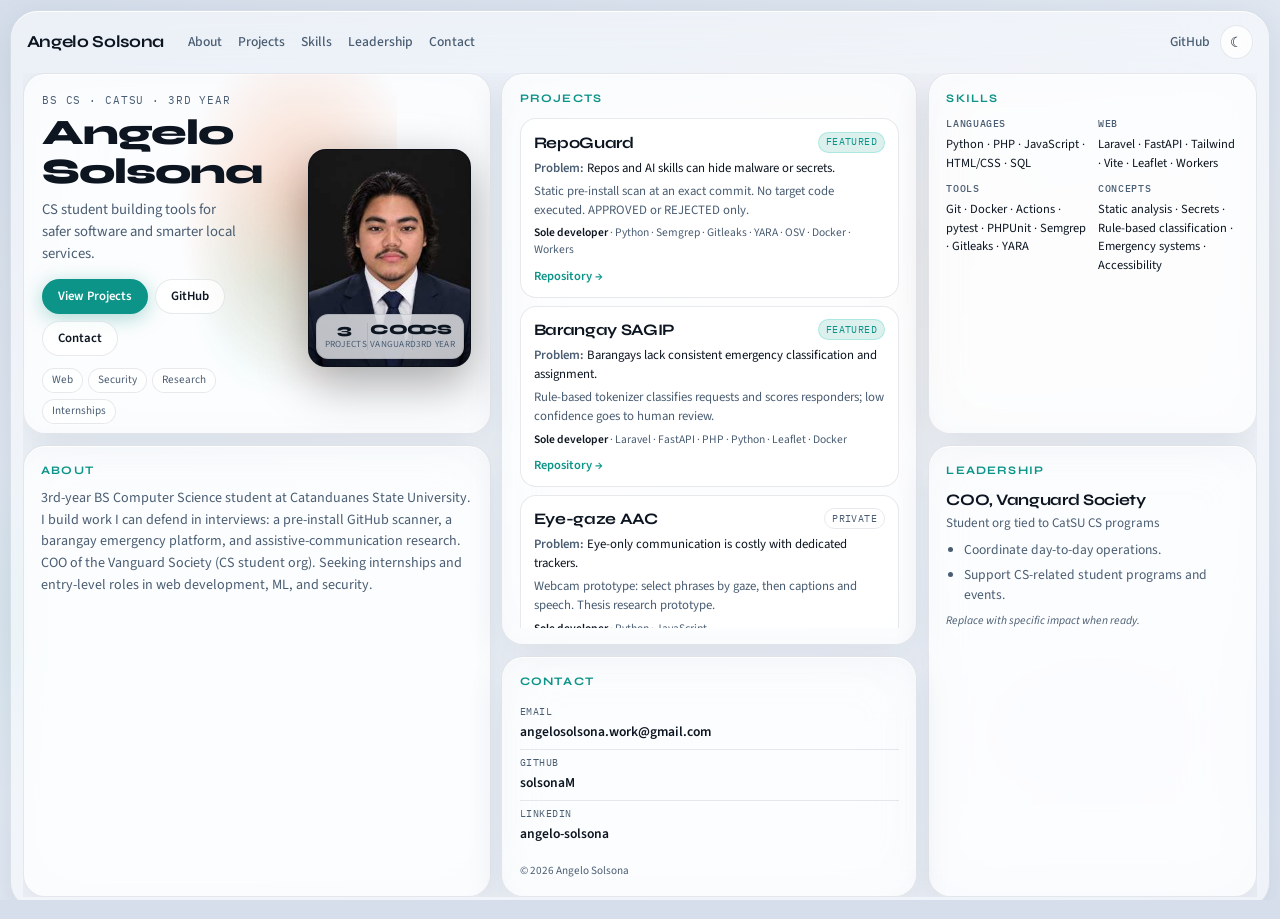
==== index.html @ 319cc3e4 "Remove AS logo; add stat dividers for cleaner alignment" ====
<!DOCTYPE html>
<html lang="en" data-theme="dark">
<head>
  <meta charset="UTF-8" />
  <meta name="viewport" content="width=device-width, initial-scale=1" />
  <meta name="description" content="Angelo Solsona — CS student building tools for safer software and smarter local services." />
  <meta name="author" content="Angelo Solsona" />
  <meta name="theme-color" content="#0a0c12" />
  <title>Angelo Solsona — Portfolio</title>
  <link rel="preconnect" href="https://fonts.googleapis.com" />
  <link rel="preconnect" href="https://fonts.gstatic.com" crossorigin />
  <link href="https://fonts.googleapis.com/css2?family=IBM+Plex+Mono:wght@400;500&family=Source+Sans+3:wght@400;500;600;700&family=Syne:wght@600;700;800&display=swap" rel="stylesheet" />
  <link rel="stylesheet" href="css/styles.css" />
</head>
<body>
  <a class="skip-link" href="#main">Skip to content</a>

  <div class="shell">
    <header class="topbar">
      <a class="brand" href="#" aria-label="Angelo Solsona home">
        <span class="brand-text">Angelo Solsona</span>
      </a>
      <nav class="nav" aria-label="Primary">
        <a href="#about">About</a>
        <a href="#projects">Projects</a>
        <a href="#skills">Skills</a>
        <a href="#leadership">Leadership</a>
        <a href="#contact">Contact</a>
      </nav>
      <div class="top-actions">
        <a class="ghost" href="https://github.com/solsonaM" target="_blank" rel="noopener noreferrer">GitHub</a>
        <button class="theme-btn" type="button" id="theme-toggle" aria-label="Switch to light theme">
          <span class="theme-icon" aria-hidden="true"></span>
        </button>
      </div>
    </header>

    <main id="main" class="layout">
      <section class="card hero" id="top" aria-labelledby="hero-title">
        <div class="hero-glow" aria-hidden="true"></div>
        <div class="hero-copy">
          <p class="eyebrow">BS CS · CatSU · 3rd year</p>
          <h1 id="hero-title">Angelo Solsona</h1>
          <p class="tagline">CS student building tools for safer software and smarter local services.</p>
          <div class="hero-cta">
            <a class="btn btn-primary" href="#projects">View Projects</a>
            <a class="btn btn-ghost" href="https://github.com/solsonaM" target="_blank" rel="noopener noreferrer">GitHub</a>
            <a class="btn btn-ghost" href="#contact">Contact</a>
          </div>
          <ul class="pills" aria-label="Focus areas">
            <li>Web</li>
            <li>Security</li>
            <li>Research</li>
            <li>Internships</li>
          </ul>
        </div>
        <div class="hero-photo-wrap">
          <img class="hero-photo" id="hero-img" src="" width="360" height="480" alt="Professional portrait of Angelo Solsona" />
          <div class="hero-stats" aria-label="Highlights">
            <div class="stat">
              <span class="stat-val">3</span>
              <span class="stat-lbl">Projects</span>
            </div>
            <div class="stat-div" aria-hidden="true"></div>
            <div class="stat">
              <span class="stat-val">COO</span>
              <span class="stat-lbl">Vanguard</span>
            </div>
            <div class="stat-div" aria-hidden="true"></div>
            <div class="stat">
              <span class="stat-val">CS</span>
              <span class="stat-lbl">3rd year</span>
            </div>
          </div>
        </div>
      </section>

      <section class="card about" id="about" aria-labelledby="about-title">
        <h2 id="about-title">About</h2>
        <p>
          3rd-year BS Computer Science student at Catanduanes State University.
          I build work I can defend in interviews: a pre-install GitHub scanner,
          a barangay emergency platform, and assistive-communication research.
          COO of the Vanguard Society (CS student org). Seeking internships and
          entry-level roles in web development, ML, and security.
        </p>
      </section>

      <section class="card projects" id="projects" aria-labelledby="projects-title">
        <div class="section-head">
          <h2 id="projects-title">Projects</h2>
        </div>
        <div class="project-list">
          <article class="project glass-inner">
            <div class="project-head">
              <h3>RepoGuard</h3>
              <span class="badge">Featured</span>
            </div>
            <p class="problem"><strong>Problem:</strong> Repos and AI skills can hide malware or secrets.</p>
            <p>Static pre-install scan at an exact commit. No target code executed. APPROVED or REJECTED only.</p>
            <p class="meta"><span>Sole developer</span> · Python · Semgrep · Gitleaks · YARA · OSV · Docker · Workers</p>
            <a href="https://github.com/solsonaM/RepoGuard" target="_blank" rel="noopener noreferrer">Repository →</a>
          </article>
          <article class="project glass-inner">
            <div class="project-head">
              <h3>Barangay SAGIP</h3>
              <span class="badge">Featured</span>
            </div>
            <p class="problem"><strong>Problem:</strong> Barangays lack consistent emergency classification and assignment.</p>
            <p>Rule-based tokenizer classifies requests and scores responders; low confidence goes to human review.</p>
            <p class="meta"><span>Sole developer</span> · Laravel · FastAPI · PHP · Python · Leaflet · Docker</p>
            <a href="https://github.com/solsonaM/Barangay-SAGIP" target="_blank" rel="noopener noreferrer">Repository →</a>
          </article>
          <article class="project glass-inner">
            <div class="project-head">
              <h3>Eye-gaze AAC</h3>
              <span class="badge muted">Private</span>
            </div>
            <p class="problem"><strong>Problem:</strong> Eye-only communication is costly with dedicated trackers.</p>
            <p>Webcam prototype: select phrases by gaze, then captions and speech. Thesis research prototype.</p>
            <p class="meta"><span>Sole developer</span> · Python · JavaScript</p>
            <span class="muted">No public repository</span>
          </article>
        </div>
      </section>

      <section class="card skills" id="skills" aria-labelledby="skills-title">
        <h2 id="skills-title">Skills</h2>
        <div class="skill-grid">
          <div>
            <h3>Languages</h3>
            <p>Python · PHP · JavaScript · HTML/CSS · SQL</p>
          </div>
          <div>
            <h3>Web</h3>
            <p>Laravel · FastAPI · Tailwind · Vite · Leaflet · Workers</p>
          </div>
          <div>
            <h3>Tools</h3>
            <p>Git · Docker · Actions · pytest · PHPUnit · Semgrep · Gitleaks · YARA</p>
          </div>
          <div>
            <h3>Concepts</h3>
            <p>Static analysis · Secrets · Rule-based classification · Emergency systems · Accessibility</p>
          </div>
        </div>
      </section>

      <section class="card leadership" id="leadership" aria-labelledby="leadership-title">
        <h2 id="leadership-title">Leadership</h2>
        <h3>COO, Vanguard Society</h3>
        <p class="muted">Student org tied to CatSU CS programs</p>
        <ul>
          <li>Coordinate day-to-day operations.</li>
          <li>Support CS-related student programs and events.</li>
        </ul>
        <p class="note">Replace with specific impact when ready.</p>
      </section>

      <section class="card contact" id="contact" aria-labelledby="contact-title">
        <h2 id="contact-title">Contact</h2>
        <ul class="contact-list">
          <li>
            <span>Email</span>
            <a href="mailto:angelosolsona.work@gmail.com">angelosolsona.work@gmail.com</a>
          </li>
          <li>
            <span>GitHub</span>
            <a href="https://github.com/solsonaM" target="_blank" rel="noopener noreferrer">solsonaM</a>
          </li>
          <li>
            <span>LinkedIn</span>
            <a href="https://www.linkedin.com/in/angelo-solsona-b0875843b" target="_blank" rel="noopener noreferrer">angelo-solsona</a>
          </li>
        </ul>
        <p class="footer-line">© <span id="year"></span> Angelo Solsona</p>
      </section>
    </main>
  </div>

  <script src="js/main.js" defer></script>
</body>
</html>
---- css/styles.css ----
/* dashboard glass v3 photo hero */
@import url("glass-p0.css");
@import url("glass-p1.css");
@import url("glass-p2.css");
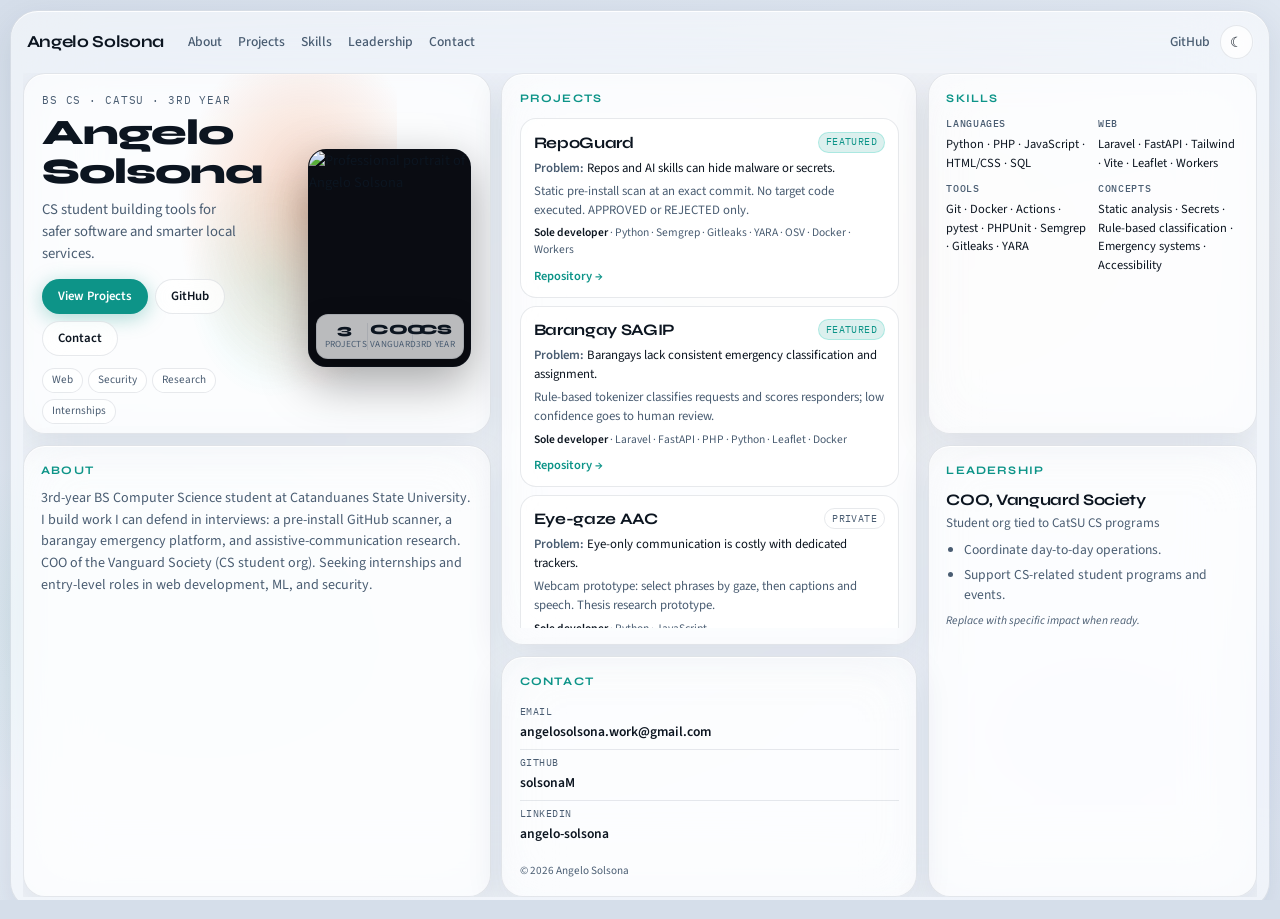
==== commit 19b1cd24: "Use high-quality assets/angelo.jpg instead of base64 chunks" ====
--- a/index.html
+++ b/index.html
@@ -55,7 +55,7 @@
           </ul>
         </div>
         <div class="hero-photo-wrap">
-          <img class="hero-photo" id="hero-img" src="" width="360" height="480" alt="Professional portrait of Angelo Solsona" />
+          <img class="hero-photo" id="hero-img" src="assets/angelo.jpg" width="675" height="900" alt="Professional portrait of Angelo Solsona" />
           <div class="hero-stats" aria-label="Highlights">
             <div class="stat">
               <span class="stat-val">3</span>
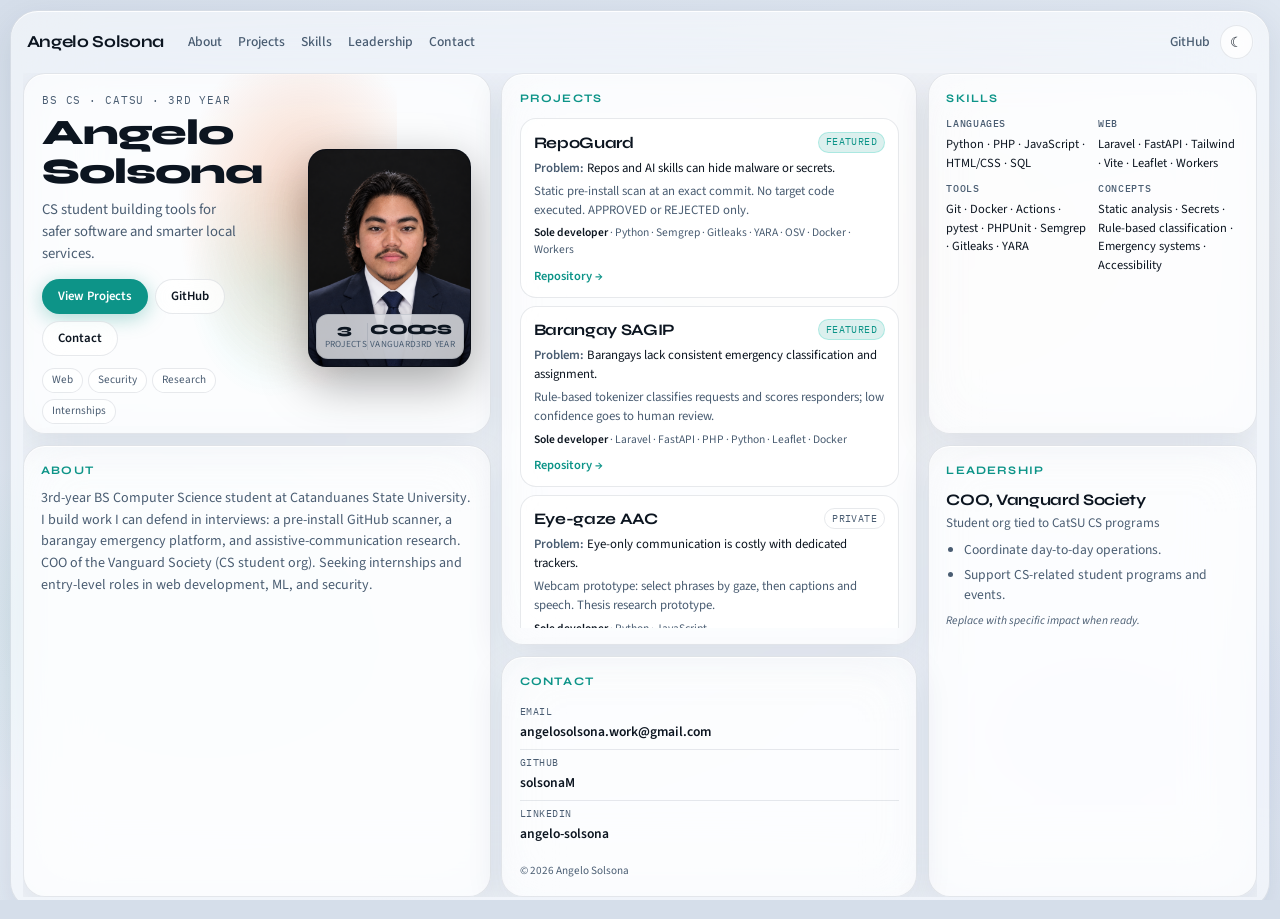
==== commit 12f77871: "Point hero photo to assets/angelo.png" ====
--- a/index.html
+++ b/index.html
@@ -55,7 +55,7 @@
           </ul>
         </div>
         <div class="hero-photo-wrap">
-          <img class="hero-photo" id="hero-img" src="assets/angelo.jpg" width="675" height="900" alt="Professional portrait of Angelo Solsona" />
+          <img class="hero-photo" id="hero-img" src="assets/angelo.png" width="675" height="900" alt="Professional portrait of Angelo Solsona" />
           <div class="hero-stats" aria-label="Highlights">
             <div class="stat">
               <span class="stat-val">3</span>
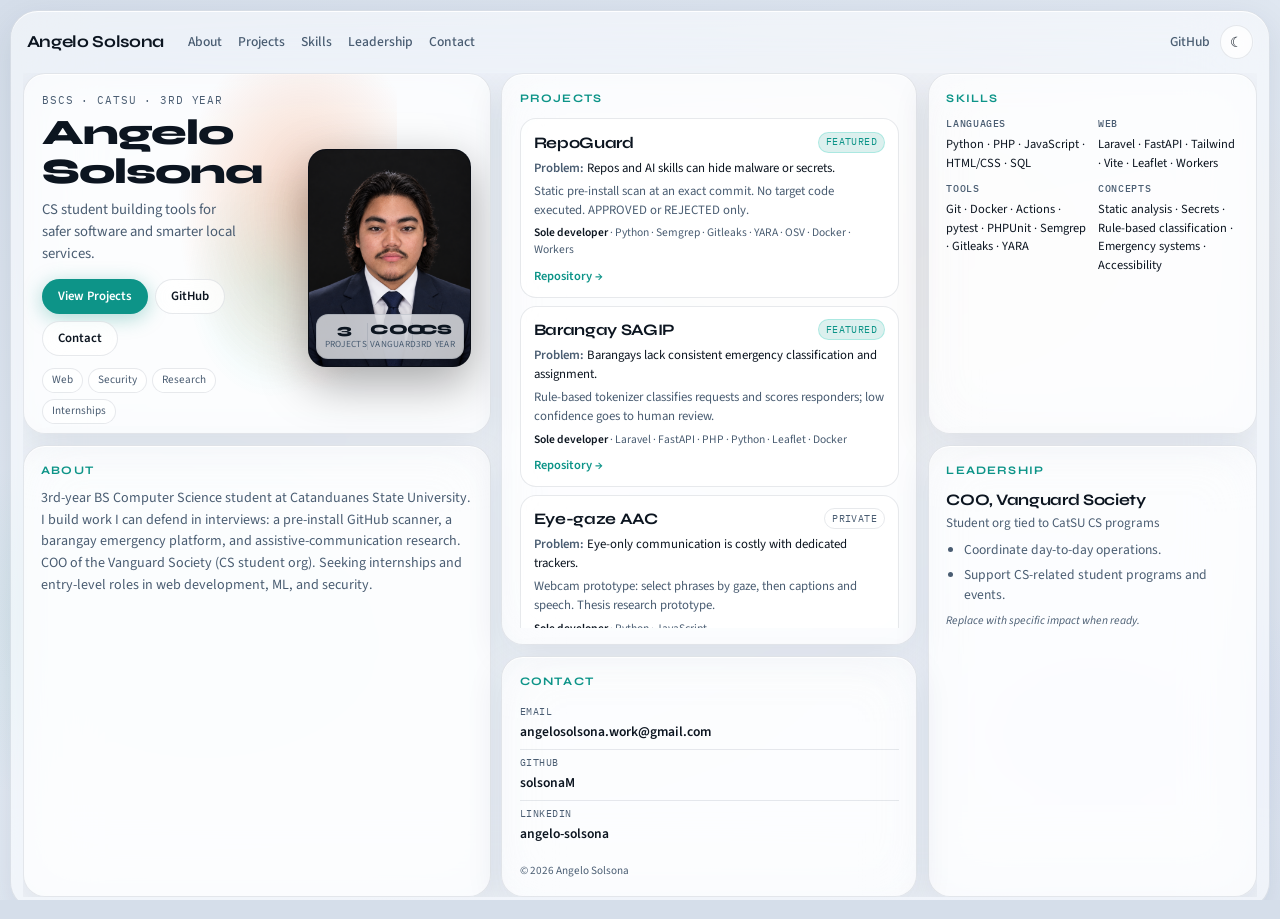
==== commit 8fb670a2: "BSCS label, title Angelo Solsona only, stronger responsive layout" ====
--- a/index.html
+++ b/index.html
@@ -6,7 +6,7 @@
   <meta name="description" content="Angelo Solsona — CS student building tools for safer software and smarter local services." />
   <meta name="author" content="Angelo Solsona" />
   <meta name="theme-color" content="#0a0c12" />
-  <title>Angelo Solsona — Portfolio</title>
+  <title>Angelo Solsona</title>
   <link rel="preconnect" href="https://fonts.googleapis.com" />
   <link rel="preconnect" href="https://fonts.gstatic.com" crossorigin />
   <link href="https://fonts.googleapis.com/css2?family=IBM+Plex+Mono:wght@400;500&family=Source+Sans+3:wght@400;500;600;700&family=Syne:wght@600;700;800&display=swap" rel="stylesheet" />
@@ -39,7 +39,7 @@
       <section class="card hero" id="top" aria-labelledby="hero-title">
         <div class="hero-glow" aria-hidden="true"></div>
         <div class="hero-copy">
-          <p class="eyebrow">BS CS · CatSU · 3rd year</p>
+          <p class="eyebrow">BSCS · CatSU · 3rd year</p>
           <h1 id="hero-title">Angelo Solsona</h1>
           <p class="tagline">CS student building tools for safer software and smarter local services.</p>
           <div class="hero-cta">
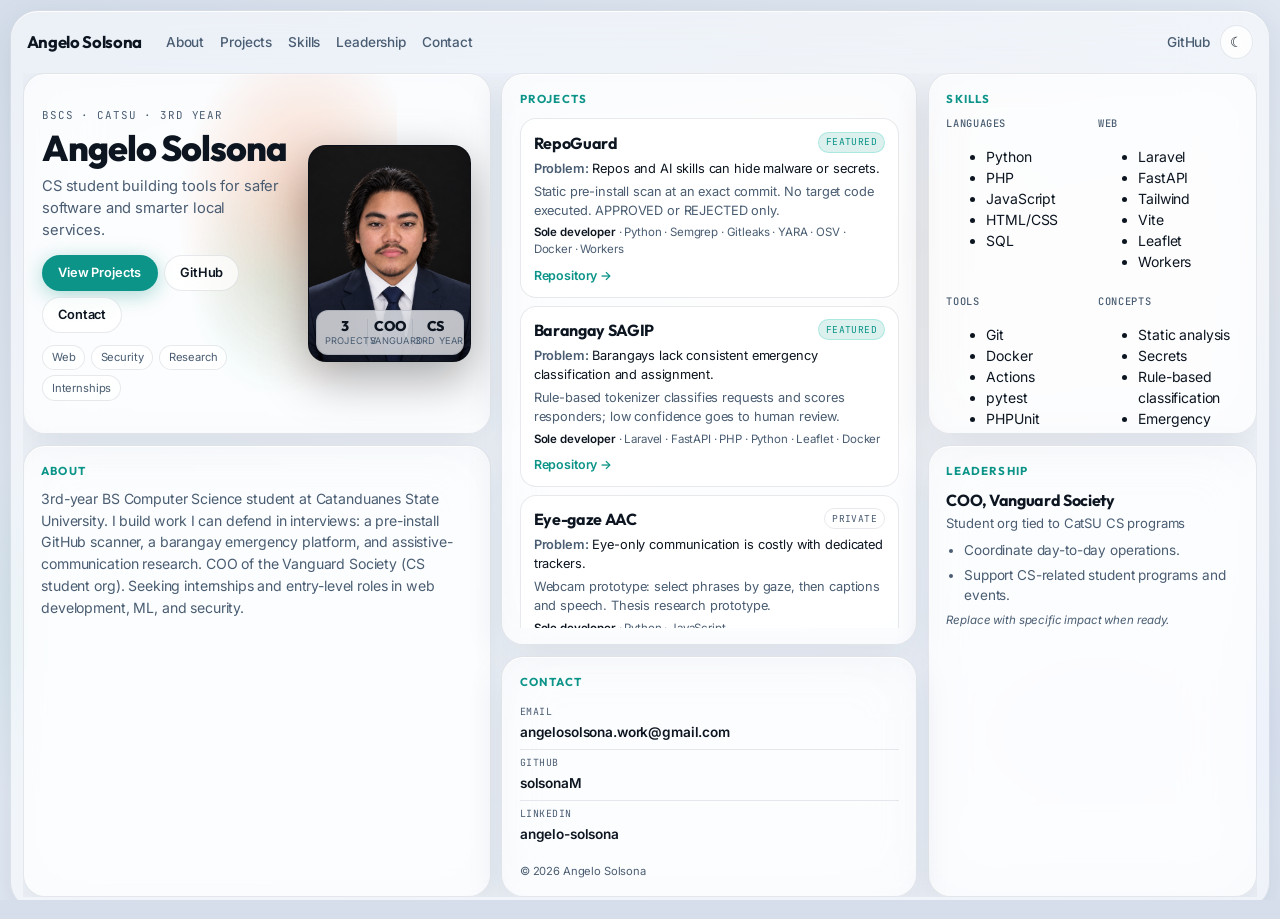
==== commit c6fffbfe: "Inter/Outfit fonts + denser Skills tag chips layout" ====
--- a/index.html
+++ b/index.html
@@ -9,7 +9,7 @@
   <title>Angelo Solsona</title>
   <link rel="preconnect" href="https://fonts.googleapis.com" />
   <link rel="preconnect" href="https://fonts.gstatic.com" crossorigin />
-  <link href="https://fonts.googleapis.com/css2?family=IBM+Plex+Mono:wght@400;500&family=Source+Sans+3:wght@400;500;600;700&family=Syne:wght@600;700;800&display=swap" rel="stylesheet" />
+  <link href="https://fonts.googleapis.com/css2?family=Inter:wght@400;500;600;700&family=JetBrains+Mono:wght@400;500&family=Outfit:wght@600;700;800&display=swap" rel="stylesheet" />
   <link rel="stylesheet" href="css/styles.css" />
 </head>
 <body>
@@ -127,21 +127,29 @@
       <section class="card skills" id="skills" aria-labelledby="skills-title">
         <h2 id="skills-title">Skills</h2>
         <div class="skill-grid">
-          <div>
+          <div class="skill-group">
             <h3>Languages</h3>
-            <p>Python · PHP · JavaScript · HTML/CSS · SQL</p>
+            <ul class="skill-tags">
+              <li>Python</li><li>PHP</li><li>JavaScript</li><li>HTML/CSS</li><li>SQL</li>
+            </ul>
           </div>
-          <div>
+          <div class="skill-group">
             <h3>Web</h3>
-            <p>Laravel · FastAPI · Tailwind · Vite · Leaflet · Workers</p>
+            <ul class="skill-tags">
+              <li>Laravel</li><li>FastAPI</li><li>Tailwind</li><li>Vite</li><li>Leaflet</li><li>Workers</li>
+            </ul>
           </div>
-          <div>
+          <div class="skill-group">
             <h3>Tools</h3>
-            <p>Git · Docker · Actions · pytest · PHPUnit · Semgrep · Gitleaks · YARA</p>
+            <ul class="skill-tags">
+              <li>Git</li><li>Docker</li><li>Actions</li><li>pytest</li><li>PHPUnit</li><li>Semgrep</li><li>Gitleaks</li><li>YARA</li>
+            </ul>
           </div>
-          <div>
+          <div class="skill-group">
             <h3>Concepts</h3>
-            <p>Static analysis · Secrets · Rule-based classification · Emergency systems · Accessibility</p>
+            <ul class="skill-tags">
+              <li>Static analysis</li><li>Secrets</li><li>Rule-based classification</li><li>Emergency systems</li><li>Accessibility</li>
+            </ul>
           </div>
         </div>
       </section>
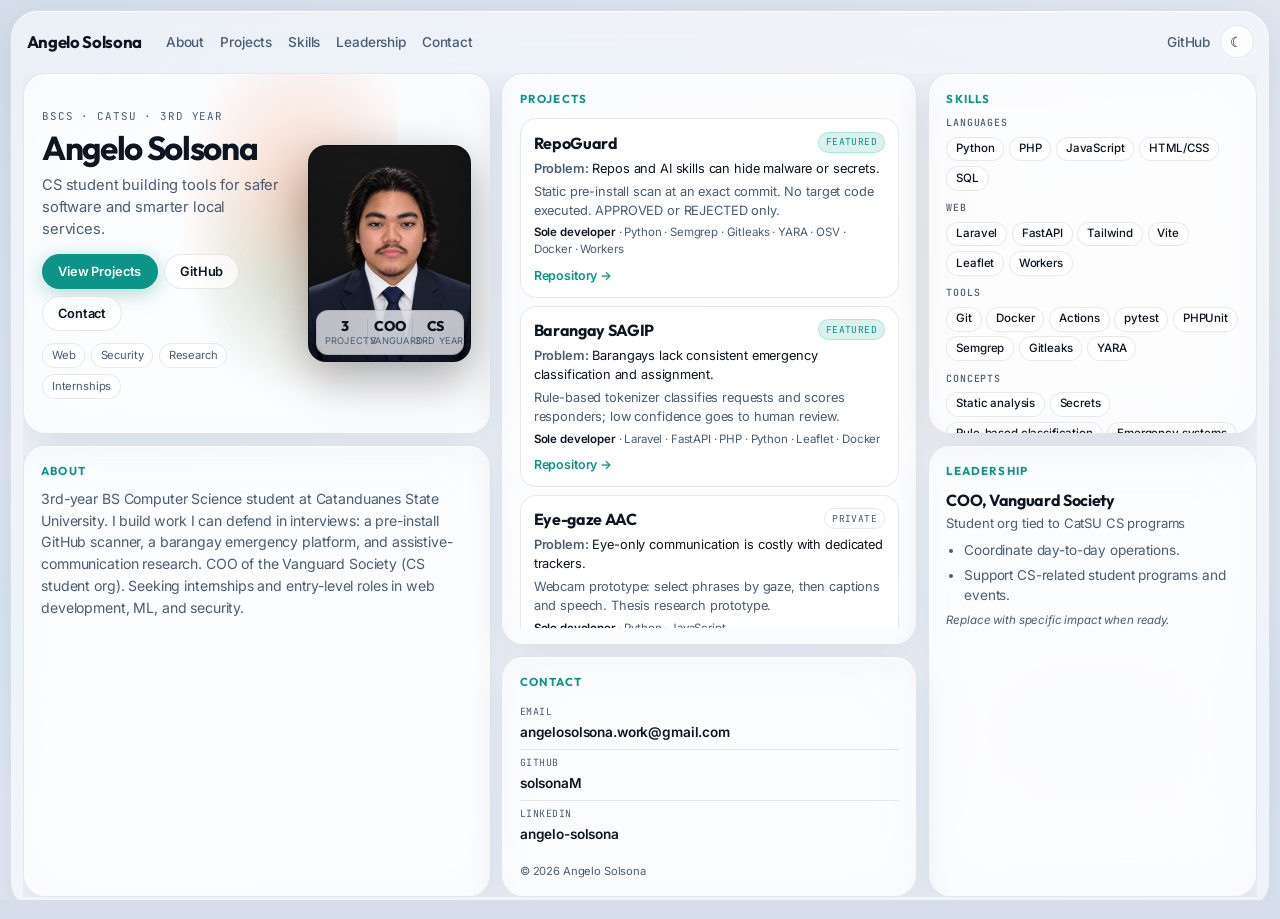
==== commit 5fb0f87a: "Add Google site verification meta tag" ====
--- a/index.html
+++ b/index.html
@@ -6,6 +6,7 @@
   <meta name="description" content="Angelo Solsona — CS student building tools for safer software and smarter local services." />
   <meta name="author" content="Angelo Solsona" />
   <meta name="theme-color" content="#0a0c12" />
+  <meta name="google-site-verification" content="liYB3f3T4RFYhrmlNAOgQsrelnmKMnVLk0dgGqrzFGc" />
   <title>Angelo Solsona</title>
   <link rel="preconnect" href="https://fonts.googleapis.com" />
   <link rel="preconnect" href="https://fonts.gstatic.com" crossorigin />
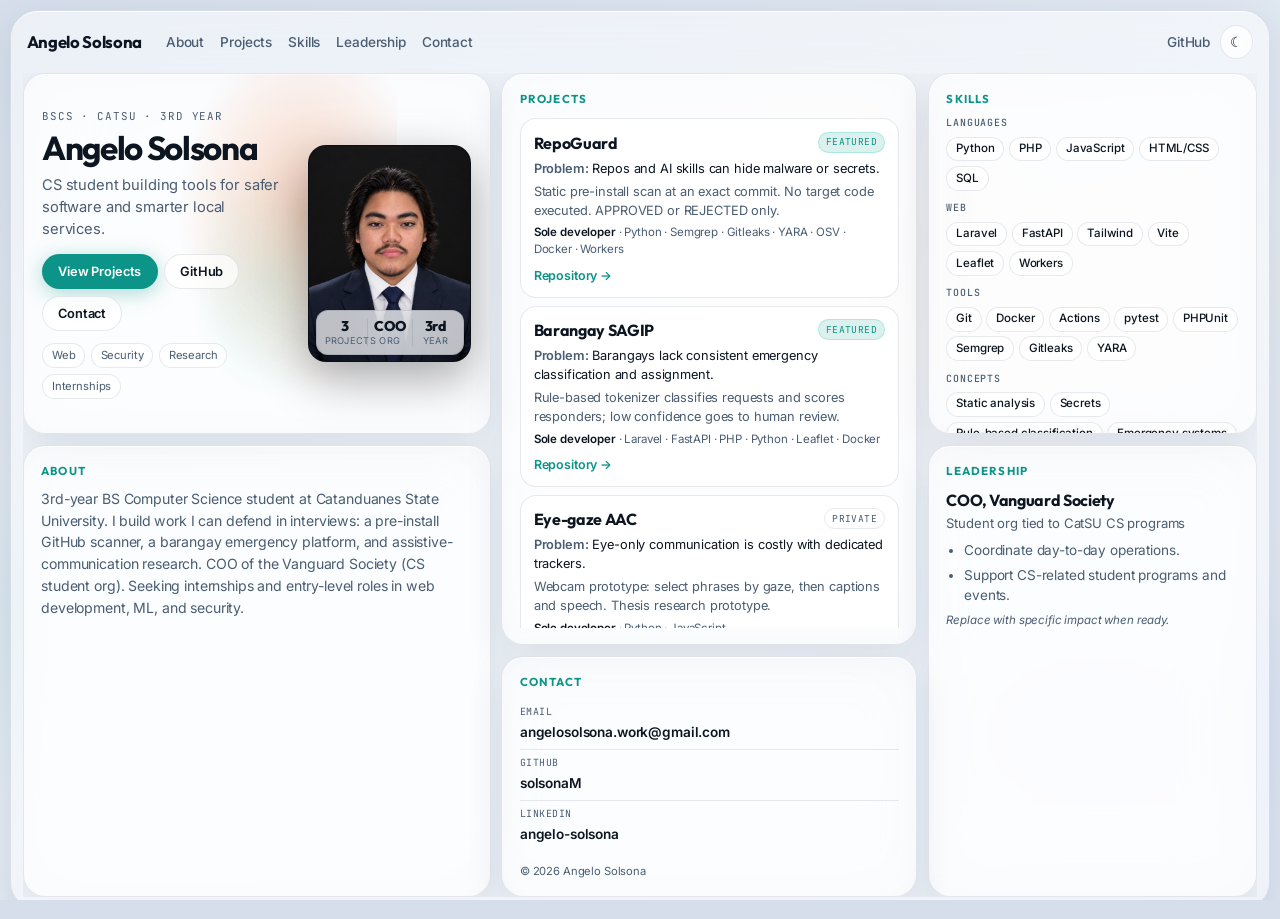
==== commit 96ba74f7: "Uncrowd hero stats bar: shorter labels, grid spacing, wider photo" ====
--- a/index.html
+++ b/index.html
@@ -65,12 +65,12 @@
             <div class="stat-div" aria-hidden="true"></div>
             <div class="stat">
               <span class="stat-val">COO</span>
-              <span class="stat-lbl">Vanguard</span>
+              <span class="stat-lbl">Org</span>
             </div>
             <div class="stat-div" aria-hidden="true"></div>
             <div class="stat">
-              <span class="stat-val">CS</span>
-              <span class="stat-lbl">3rd year</span>
+              <span class="stat-val">3rd</span>
+              <span class="stat-lbl">Year</span>
             </div>
           </div>
         </div>
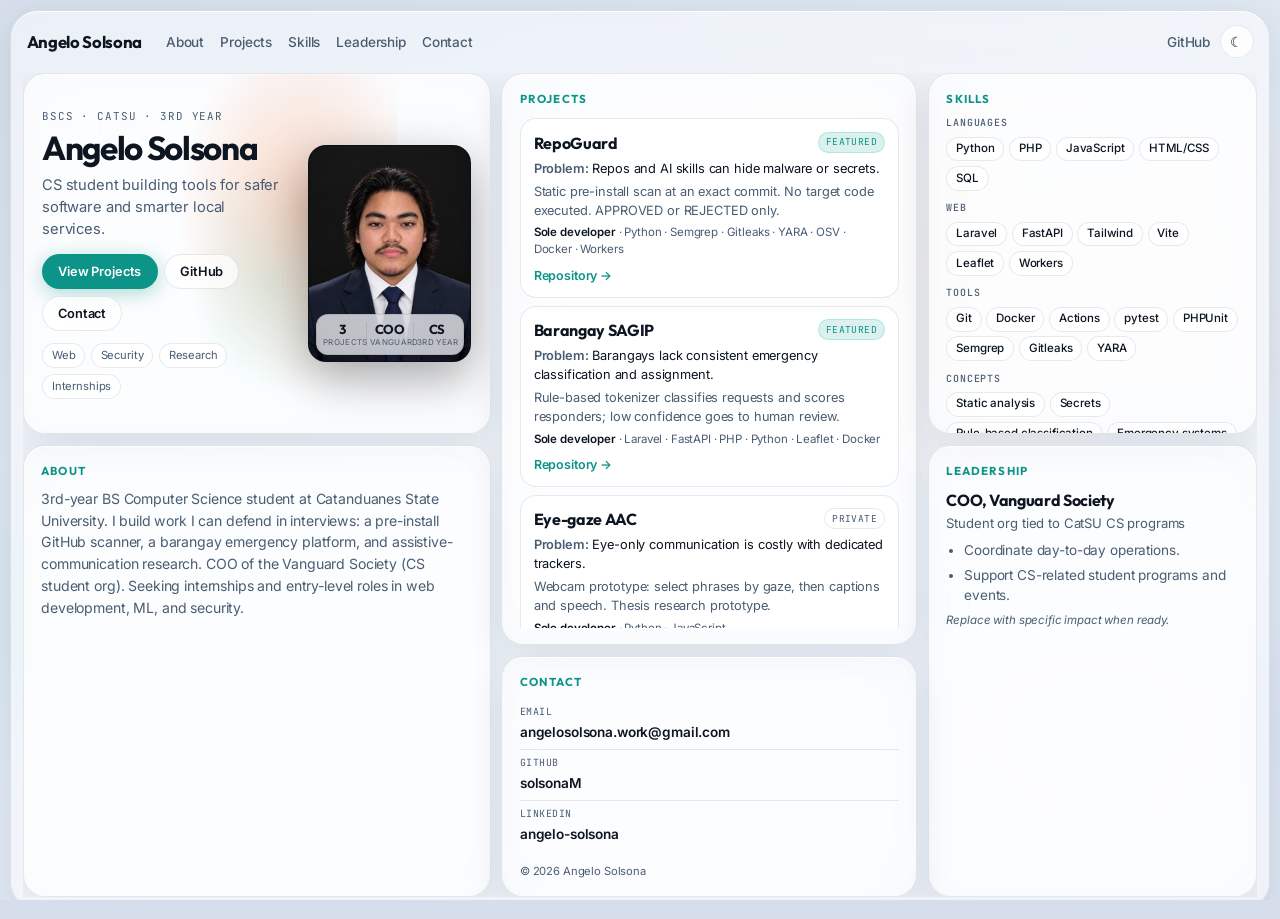
==== commit 2f703275: "Restore stats labels: Projects, Vanguard, CS 3rd year" ====
--- a/index.html
+++ b/index.html
@@ -65,12 +65,12 @@
             <div class="stat-div" aria-hidden="true"></div>
             <div class="stat">
               <span class="stat-val">COO</span>
-              <span class="stat-lbl">Org</span>
+              <span class="stat-lbl">Vanguard</span>
             </div>
             <div class="stat-div" aria-hidden="true"></div>
             <div class="stat">
-              <span class="stat-val">3rd</span>
-              <span class="stat-lbl">Year</span>
+              <span class="stat-val">CS</span>
+              <span class="stat-lbl">3rd year</span>
             </div>
           </div>
         </div>
